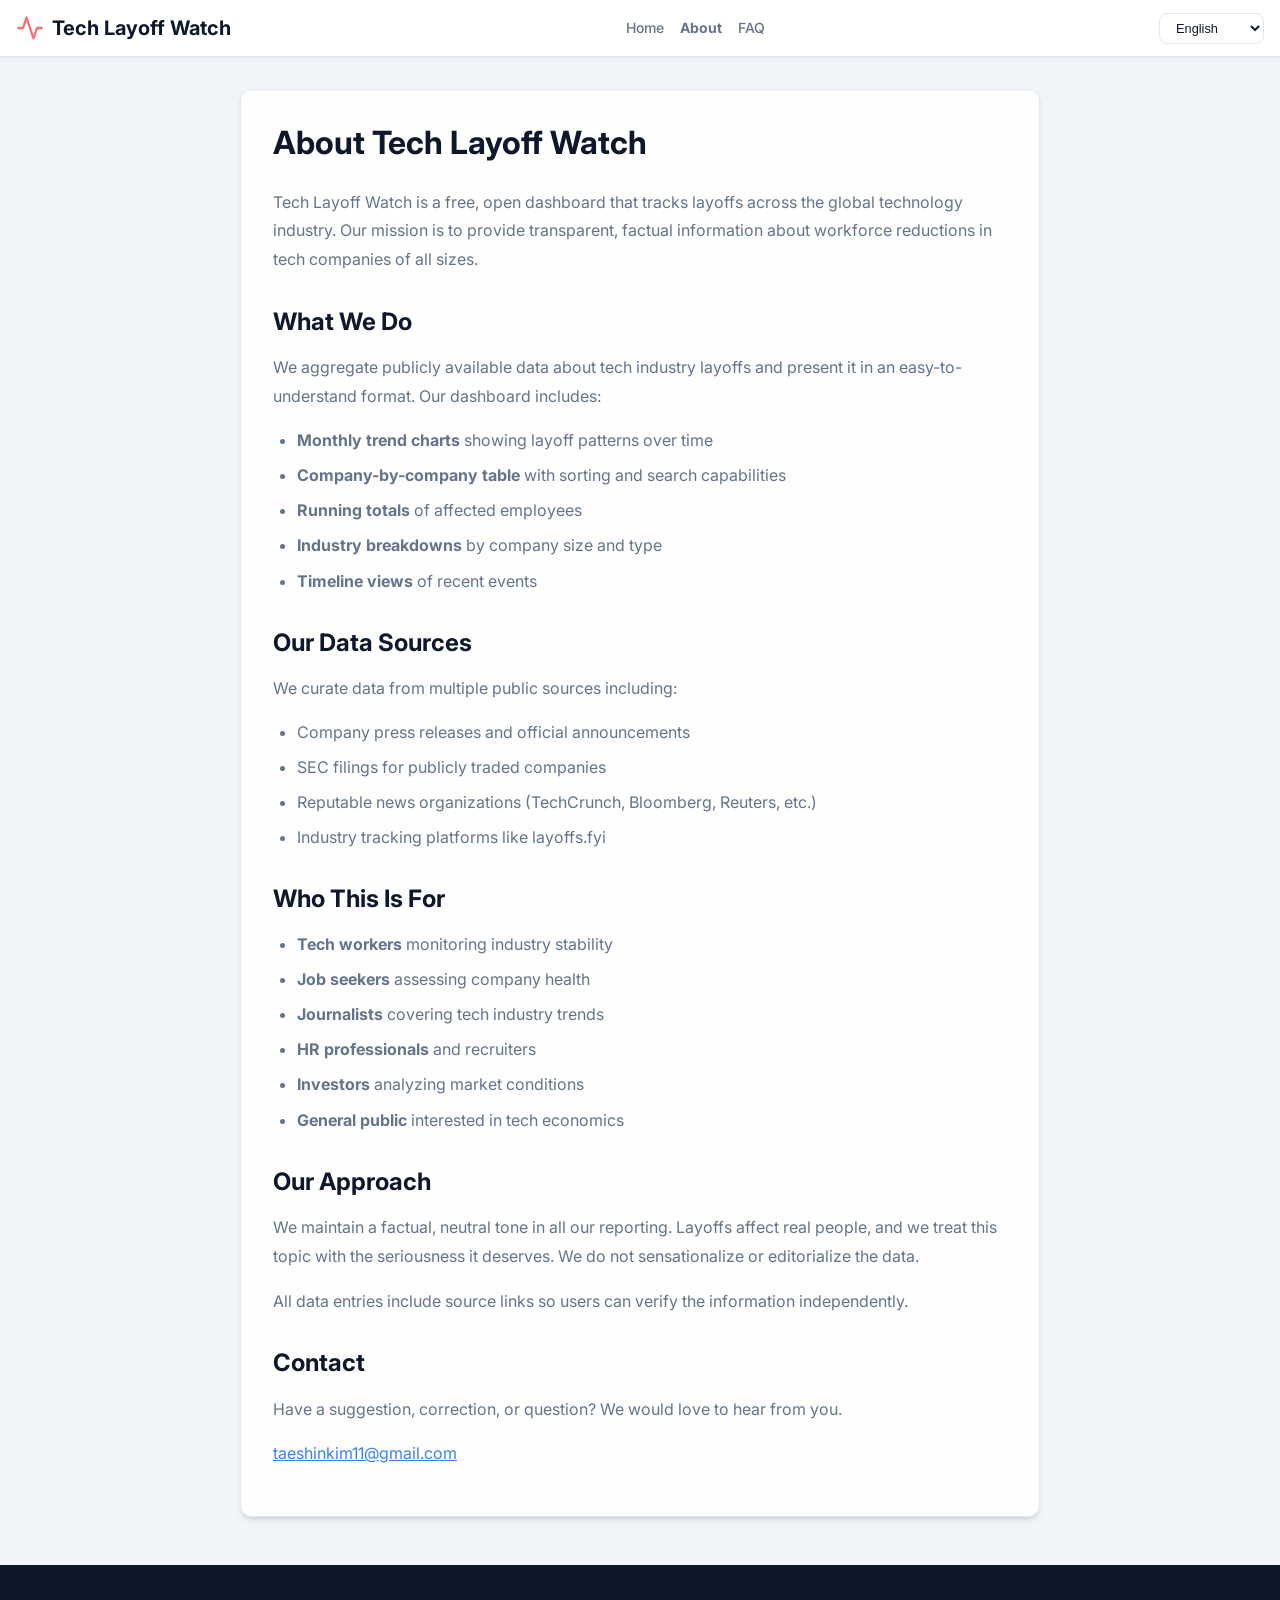
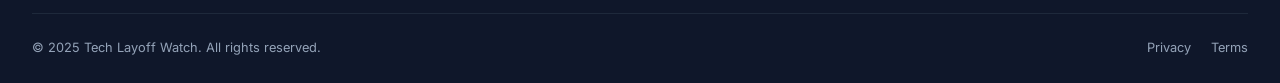
==== about.html @ d21c8977 "feat: scaffold project structure with all core files Complete project scaffold including: - index.ht" ====
<!DOCTYPE html>
<html lang="en">
<head>
  <meta charset="UTF-8">
  <meta name="viewport" content="width=device-width, initial-scale=1.0">
  <title>About - Tech Layoff Watch</title>
  <meta name="description" content="Learn about Tech Layoff Watch, a free dashboard tracking tech industry layoffs with data from public sources.">
  <link rel="canonical" href="https://tech-layoff-watch.vercel.app/about.html">
  <meta property="og:title" content="About - Tech Layoff Watch">
  <meta property="og:description" content="Learn about Tech Layoff Watch, a free dashboard tracking tech industry layoffs.">
  <meta property="og:url" content="https://tech-layoff-watch.vercel.app/about.html">
  <link rel="icon" type="image/svg+xml" href="data:image/svg+xml,<svg xmlns='http://www.w3.org/2000/svg' viewBox='0 0 100 100'><text y='.9em' font-size='90'>📉</text></svg>">
  <link rel="stylesheet" href="css/style.css">
  <script async src="https://pagead2.googlesyndication.com/pagead/js/adsbygoogle.js?client=ca-pub-7098271335538021" crossorigin="anonymous"></script>
</head>
<body>
  <nav class="navbar" role="navigation">
    <div class="container">
      <a href="/" class="navbar-brand">
        <svg xmlns="http://www.w3.org/2000/svg" viewBox="0 0 24 24" fill="none" stroke="currentColor" stroke-width="2" stroke-linecap="round" stroke-linejoin="round"><polyline points="22 12 18 12 15 21 9 3 6 12 2 12"></polyline></svg>
        <span>Tech Layoff Watch</span>
      </a>
      <ul class="navbar-nav">
        <li><a href="/">Home</a></li>
        <li><a href="about.html"><strong>About</strong></a></li>
        <li><a href="faq.html">FAQ</a></li>
      </ul>
      <div class="nav-controls">
        <select class="lang-selector" aria-label="Select language"></select>
      </div>
    </div>
  </nav>

  <main class="container" role="main">
    <article class="page-content card">
      <h1>About Tech Layoff Watch</h1>

      <p>Tech Layoff Watch is a free, open dashboard that tracks layoffs across the global technology industry. Our mission is to provide transparent, factual information about workforce reductions in tech companies of all sizes.</p>

      <h2>What We Do</h2>
      <p>We aggregate publicly available data about tech industry layoffs and present it in an easy-to-understand format. Our dashboard includes:</p>
      <ul>
        <li><strong>Monthly trend charts</strong> showing layoff patterns over time</li>
        <li><strong>Company-by-company table</strong> with sorting and search capabilities</li>
        <li><strong>Running totals</strong> of affected employees</li>
        <li><strong>Industry breakdowns</strong> by company size and type</li>
        <li><strong>Timeline views</strong> of recent events</li>
      </ul>

      <h2>Our Data Sources</h2>
      <p>We curate data from multiple public sources including:</p>
      <ul>
        <li>Company press releases and official announcements</li>
        <li>SEC filings for publicly traded companies</li>
        <li>Reputable news organizations (TechCrunch, Bloomberg, Reuters, etc.)</li>
        <li>Industry tracking platforms like layoffs.fyi</li>
      </ul>

      <h2>Who This Is For</h2>
      <ul>
        <li><strong>Tech workers</strong> monitoring industry stability</li>
        <li><strong>Job seekers</strong> assessing company health</li>
        <li><strong>Journalists</strong> covering tech industry trends</li>
        <li><strong>HR professionals</strong> and recruiters</li>
        <li><strong>Investors</strong> analyzing market conditions</li>
        <li><strong>General public</strong> interested in tech economics</li>
      </ul>

      <h2>Our Approach</h2>
      <p>We maintain a factual, neutral tone in all our reporting. Layoffs affect real people, and we treat this topic with the seriousness it deserves. We do not sensationalize or editorialize the data.</p>
      <p>All data entries include source links so users can verify the information independently.</p>

      <h2>Contact</h2>
      <p>Have a suggestion, correction, or question? We would love to hear from you.</p>
      <p><a href="mailto:taeshinkim11@gmail.com">taeshinkim11@gmail.com</a></p>
    </article>
  </main>

  <footer class="site-footer" role="contentinfo">
    <div class="container">
      <div class="footer-bottom">
        <p>&copy; 2025 Tech Layoff Watch. All rights reserved.</p>
        <div>
          <a href="privacy.html" style="color:#94A3B8;text-decoration:none;margin-right:1rem;">Privacy</a>
          <a href="terms.html" style="color:#94A3B8;text-decoration:none;">Terms</a>
        </div>
      </div>
    </div>
  </footer>

  <script src="js/i18n.js"></script>
  <script>document.addEventListener('DOMContentLoaded', () => i18n.init());</script>
</body>
</html>
---- css/style.css ----
/* Tech Layoff Watch - Custom Styles */
@import url('https://fonts.googleapis.com/css2?family=Inter:wght@400;500;600;700&family=JetBrains+Mono:wght@400;500&display=swap');

:root {
  --bg-primary: #F1F5F9;
  --bg-card: rgba(255, 255, 255, 0.9);
  --bg-dark: #0F172A;
  --text-primary: #0F172A;
  --text-secondary: #64748B;
  --accent-danger: #F87171;
  --accent-positive: #2DD4BF;
  --accent-primary: #3B82F6;
  --accent-warning: #FBBF24;
  --chart-bar: #FB7185;
  --chart-line: #60A5FA;
  --table-header: #F1F5F9;
  --table-hover: #EFF6FF;
  --border-color: #E2E8F0;
  --shadow-sm: 0 1px 2px 0 rgba(0,0,0,0.05);
  --shadow-md: 0 4px 6px -1px rgba(0,0,0,0.1), 0 2px 4px -2px rgba(0,0,0,0.1);
  --shadow-lg: 0 10px 15px -3px rgba(0,0,0,0.1), 0 4px 6px -4px rgba(0,0,0,0.1);
  --radius: 12px;
  --radius-sm: 8px;
}

* {
  margin: 0;
  padding: 0;
  box-sizing: border-box;
}

html {
  scroll-behavior: smooth;
}

body {
  font-family: 'Inter', -apple-system, BlinkMacSystemFont, 'Segoe UI', sans-serif;
  background-color: var(--bg-primary);
  color: var(--text-primary);
  line-height: 1.6;
  min-height: 100vh;
}

/* Typography */
h1, h2, h3, h4, h5, h6 {
  font-weight: 700;
  line-height: 1.3;
}

.font-mono {
  font-family: 'JetBrains Mono', monospace;
}

/* Layout */
.container {
  max-width: 1280px;
  margin: 0 auto;
  padding: 0 1rem;
}

/* Navigation */
.navbar {
  background: white;
  border-bottom: 1px solid var(--border-color);
  position: sticky;
  top: 0;
  z-index: 100;
  box-shadow: var(--shadow-sm);
}

.navbar .container {
  display: flex;
  align-items: center;
  justify-content: space-between;
  padding: 0.75rem 1rem;
  flex-wrap: wrap;
  gap: 0.5rem;
}

.navbar-brand {
  display: flex;
  align-items: center;
  gap: 0.5rem;
  text-decoration: none;
  color: var(--text-primary);
  font-weight: 700;
  font-size: 1.25rem;
}

.navbar-brand svg {
  width: 28px;
  height: 28px;
  color: var(--accent-danger);
}

.navbar-nav {
  display: flex;
  align-items: center;
  gap: 1rem;
  list-style: none;
  flex-wrap: wrap;
}

.navbar-nav a {
  color: var(--text-secondary);
  text-decoration: none;
  font-size: 0.875rem;
  font-weight: 500;
  transition: color 0.2s;
}

.navbar-nav a:hover {
  color: var(--accent-primary);
}

.nav-controls {
  display: flex;
  align-items: center;
  gap: 0.75rem;
}

/* Language Selector */
.lang-selector {
  padding: 0.375rem 0.75rem;
  border: 1px solid var(--border-color);
  border-radius: var(--radius-sm);
  font-size: 0.8rem;
  background: white;
  color: var(--text-primary);
  cursor: pointer;
}

/* Cards */
.card {
  background: var(--bg-card);
  border-radius: var(--radius);
  box-shadow: var(--shadow-md);
  padding: 1.5rem;
  border: 1px solid var(--border-color);
  transition: box-shadow 0.2s;
}

.card:hover {
  box-shadow: var(--shadow-lg);
}

/* Stats Cards */
.stats-grid {
  display: grid;
  grid-template-columns: repeat(auto-fit, minmax(200px, 1fr));
  gap: 1rem;
  margin-bottom: 2rem;
}

.stat-card {
  text-align: center;
  padding: 1.25rem;
}

.stat-card .stat-value {
  font-size: 2rem;
  font-weight: 700;
  font-family: 'JetBrains Mono', monospace;
  color: var(--accent-danger);
  display: block;
  margin-bottom: 0.25rem;
}

.stat-card .stat-label {
  font-size: 0.875rem;
  color: var(--text-secondary);
  font-weight: 500;
}

.stat-card.accent-blue .stat-value { color: var(--accent-primary); }
.stat-card.accent-teal .stat-value { color: var(--accent-positive); }
.stat-card.accent-amber .stat-value { color: var(--accent-warning); }

/* Hero / Total Counter */
.hero-counter {
  text-align: center;
  padding: 3rem 1rem;
  margin-bottom: 2rem;
}

.hero-counter h1 {
  font-size: 1.5rem;
  color: var(--text-secondary);
  margin-bottom: 0.5rem;
  font-weight: 500;
}

.hero-counter .total-number {
  font-size: 4rem;
  font-weight: 700;
  font-family: 'JetBrains Mono', monospace;
  color: var(--accent-danger);
  line-height: 1;
  margin-bottom: 0.5rem;
}

.hero-counter .hero-subtitle {
  font-size: 1rem;
  color: var(--text-secondary);
}

/* Filters Bar */
.filters-bar {
  display: flex;
  flex-wrap: wrap;
  gap: 0.75rem;
  align-items: center;
  margin-bottom: 1.5rem;
  padding: 1rem;
  background: white;
  border-radius: var(--radius);
  box-shadow: var(--shadow-sm);
  border: 1px solid var(--border-color);
}

.filters-bar label {
  font-size: 0.875rem;
  font-weight: 600;
  color: var(--text-primary);
}

.search-input {
  flex: 1;
  min-width: 200px;
  padding: 0.5rem 1rem;
  border: 1px solid var(--border-color);
  border-radius: var(--radius-sm);
  font-size: 0.875rem;
  font-family: 'Inter', sans-serif;
  transition: border-color 0.2s;
}

.search-input:focus {
  outline: none;
  border-color: var(--accent-primary);
  box-shadow: 0 0 0 3px rgba(59, 130, 246, 0.1);
}

.year-btn {
  padding: 0.5rem 1rem;
  border: 1px solid var(--border-color);
  border-radius: var(--radius-sm);
  background: white;
  color: var(--text-secondary);
  font-size: 0.875rem;
  font-weight: 500;
  cursor: pointer;
  transition: all 0.2s;
}

.year-btn:hover {
  border-color: var(--accent-primary);
  color: var(--accent-primary);
}

.year-btn.active {
  background: var(--accent-primary);
  color: white;
  border-color: var(--accent-primary);
}

/* Charts Section */
.charts-grid {
  display: grid;
  grid-template-columns: 2fr 1fr;
  gap: 1.5rem;
  margin-bottom: 2rem;
}

.chart-card {
  padding: 1.5rem;
}

.chart-card h2 {
  font-size: 1.125rem;
  margin-bottom: 1rem;
  color: var(--text-primary);
}

.chart-container {
  position: relative;
  width: 100%;
  height: 350px;
}

.chart-container canvas {
  width: 100% !important;
  height: 100% !important;
}

/* Table */
.table-card {
  overflow: hidden;
}

.table-header {
  display: flex;
  justify-content: space-between;
  align-items: center;
  margin-bottom: 1rem;
  flex-wrap: wrap;
  gap: 0.5rem;
}

.table-header h2 {
  font-size: 1.125rem;
}

.table-actions {
  display: flex;
  gap: 0.5rem;
}

.btn {
  padding: 0.5rem 1rem;
  border-radius: var(--radius-sm);
  font-size: 0.8rem;
  font-weight: 500;
  cursor: pointer;
  border: 1px solid var(--border-color);
  background: white;
  color: var(--text-primary);
  transition: all 0.2s;
  text-decoration: none;
  display: inline-flex;
  align-items: center;
  gap: 0.35rem;
}

.btn:hover {
  background: var(--table-hover);
  border-color: var(--accent-primary);
}

.btn-primary {
  background: var(--accent-primary);
  color: white;
  border-color: var(--accent-primary);
}

.btn-primary:hover {
  background: #2563EB;
}

.btn-danger {
  background: var(--accent-danger);
  color: white;
  border-color: var(--accent-danger);
}

.data-table {
  width: 100%;
  border-collapse: collapse;
  font-size: 0.875rem;
}

.data-table thead {
  background: var(--table-header);
}

.data-table th {
  padding: 0.75rem 1rem;
  text-align: left;
  font-weight: 600;
  color: var(--text-secondary);
  font-size: 0.8rem;
  text-transform: uppercase;
  letter-spacing: 0.05em;
  border-bottom: 2px solid var(--border-color);
  cursor: pointer;
  user-select: none;
  white-space: nowrap;
}

.data-table th:hover {
  color: var(--accent-primary);
}

.data-table th .sort-icon {
  margin-left: 0.25rem;
  opacity: 0.4;
}

.data-table th.sorted .sort-icon {
  opacity: 1;
  color: var(--accent-primary);
}

.data-table td {
  padding: 0.75rem 1rem;
  border-bottom: 1px solid var(--border-color);
  vertical-align: middle;
}

.data-table tbody tr {
  transition: background 0.15s;
}

.data-table tbody tr:hover {
  background: var(--table-hover);
}

.company-name {
  font-weight: 600;
  color: var(--text-primary);
}

.headcount-cell {
  font-family: 'JetBrains Mono', monospace;
  font-weight: 600;
  color: var(--accent-danger);
}

.industry-badge {
  display: inline-block;
  padding: 0.2rem 0.6rem;
  border-radius: 999px;
  font-size: 0.75rem;
  font-weight: 500;
  background: #F1F5F9;
  color: var(--text-secondary);
}

.source-link {
  color: var(--accent-primary);
  text-decoration: none;
  font-size: 0.8rem;
}

.source-link:hover {
  text-decoration: underline;
}

/* Pagination */
.pagination {
  display: flex;
  justify-content: center;
  align-items: center;
  gap: 0.5rem;
  margin-top: 1.5rem;
  padding-top: 1rem;
  border-top: 1px solid var(--border-color);
}

.page-btn {
  padding: 0.4rem 0.8rem;
  border: 1px solid var(--border-color);
  border-radius: var(--radius-sm);
  background: white;
  color: var(--text-secondary);
  font-size: 0.8rem;
  cursor: pointer;
  transition: all 0.2s;
}

.page-btn:hover:not(:disabled) {
  border-color: var(--accent-primary);
  color: var(--accent-primary);
}

.page-btn.active {
  background: var(--accent-primary);
  color: white;
  border-color: var(--accent-primary);
}

.page-btn:disabled {
  opacity: 0.4;
  cursor: not-allowed;
}

.page-info {
  font-size: 0.8rem;
  color: var(--text-secondary);
}

/* Timeline */
.timeline {
  position: relative;
  padding-left: 2rem;
}

.timeline::before {
  content: '';
  position: absolute;
  left: 0.5rem;
  top: 0;
  bottom: 0;
  width: 2px;
  background: var(--border-color);
}

.timeline-item {
  position: relative;
  padding-bottom: 1.5rem;
}

.timeline-item::before {
  content: '';
  position: absolute;
  left: -1.65rem;
  top: 0.35rem;
  width: 10px;
  height: 10px;
  border-radius: 50%;
  background: var(--accent-danger);
  border: 2px solid white;
  box-shadow: var(--shadow-sm);
}

.timeline-date {
  font-size: 0.75rem;
  color: var(--text-secondary);
  font-weight: 500;
  margin-bottom: 0.25rem;
}

.timeline-content {
  background: white;
  padding: 0.75rem 1rem;
  border-radius: var(--radius-sm);
  border: 1px solid var(--border-color);
}

.timeline-content h4 {
  font-size: 0.9rem;
  margin-bottom: 0.25rem;
}

.timeline-content p {
  font-size: 0.8rem;
  color: var(--text-secondary);
}

.timeline-headcount {
  font-family: 'JetBrains Mono', monospace;
  font-weight: 600;
  color: var(--accent-danger);
}

/* Ad Slots */
.ad-slot {
  background: #F8FAFC;
  border: 1px dashed var(--border-color);
  border-radius: var(--radius-sm);
  display: flex;
  align-items: center;
  justify-content: center;
  min-height: 90px;
  margin: 1rem 0;
  color: var(--text-secondary);
  font-size: 0.75rem;
  overflow: hidden;
}

.ad-slot-sidebar {
  min-height: 600px;
}

/* Social Sharing */
.social-share {
  display: flex;
  gap: 0.5rem;
  flex-wrap: wrap;
}

.share-btn {
  display: inline-flex;
  align-items: center;
  gap: 0.35rem;
  padding: 0.4rem 0.8rem;
  border-radius: var(--radius-sm);
  font-size: 0.8rem;
  font-weight: 500;
  color: white;
  text-decoration: none;
  transition: opacity 0.2s;
}

.share-btn:hover {
  opacity: 0.85;
}

.share-btn.twitter { background: #1DA1F2; }
.share-btn.facebook { background: #4267B2; }
.share-btn.linkedin { background: #0077B5; }
.share-btn.reddit { background: #FF4500; }

/* Footer */
.site-footer {
  background: var(--bg-dark);
  color: #94A3B8;
  padding: 3rem 1rem 1.5rem;
  margin-top: 3rem;
}

.footer-grid {
  display: grid;
  grid-template-columns: repeat(auto-fit, minmax(200px, 1fr));
  gap: 2rem;
  margin-bottom: 2rem;
}

.footer-section h3 {
  color: white;
  font-size: 1rem;
  margin-bottom: 0.75rem;
}

.footer-section a {
  color: #94A3B8;
  text-decoration: none;
  font-size: 0.875rem;
  display: block;
  margin-bottom: 0.5rem;
  transition: color 0.2s;
}

.footer-section a:hover {
  color: white;
}

.footer-bottom {
  border-top: 1px solid #1E293B;
  padding-top: 1.5rem;
  display: flex;
  justify-content: space-between;
  align-items: center;
  flex-wrap: wrap;
  gap: 1rem;
  font-size: 0.8rem;
}

.visitor-counter {
  display: flex;
  gap: 1rem;
  font-size: 0.8rem;
}

.visitor-counter strong {
  color: white;
  font-family: 'JetBrains Mono', monospace;
}

/* Static Pages */
.page-content {
  max-width: 800px;
  margin: 2rem auto;
  padding: 2rem;
}

.page-content h1 {
  font-size: 2rem;
  margin-bottom: 1.5rem;
  color: var(--text-primary);
}

.page-content h2 {
  font-size: 1.5rem;
  margin-top: 2rem;
  margin-bottom: 1rem;
  color: var(--text-primary);
}

.page-content h3 {
  font-size: 1.125rem;
  margin-top: 1.5rem;
  margin-bottom: 0.75rem;
}

.page-content p {
  margin-bottom: 1rem;
  color: var(--text-secondary);
  line-height: 1.8;
}

.page-content ul, .page-content ol {
  margin-bottom: 1rem;
  padding-left: 1.5rem;
  color: var(--text-secondary);
}

.page-content li {
  margin-bottom: 0.5rem;
  line-height: 1.7;
}

.page-content a {
  color: var(--accent-primary);
}

.faq-item {
  margin-bottom: 1.5rem;
  padding: 1.25rem;
  background: white;
  border-radius: var(--radius-sm);
  border: 1px solid var(--border-color);
}

.faq-item h3 {
  margin-top: 0;
  color: var(--text-primary);
}

/* Feedback */
.feedback-bar {
  text-align: center;
  padding: 1.5rem;
  background: var(--table-hover);
  border-radius: var(--radius);
  margin: 2rem 0;
  border: 1px solid var(--border-color);
}

.feedback-bar p {
  margin-bottom: 0.75rem;
  color: var(--text-secondary);
}

/* Table Overflow */
.table-wrapper {
  overflow-x: auto;
  -webkit-overflow-scrolling: touch;
}

/* Responsive */
@media (max-width: 1024px) {
  .charts-grid {
    grid-template-columns: 1fr;
  }

  .ad-slot-sidebar {
    min-height: 250px;
  }
}

@media (max-width: 768px) {
  .hero-counter .total-number {
    font-size: 3rem;
  }

  .stats-grid {
    grid-template-columns: repeat(2, 1fr);
  }

  .navbar .container {
    flex-direction: column;
    align-items: flex-start;
  }

  .navbar-nav {
    width: 100%;
    justify-content: flex-start;
  }

  .data-table {
    font-size: 0.8rem;
  }

  .data-table th,
  .data-table td {
    padding: 0.5rem;
  }
}

@media (max-width: 640px) {
  .hero-counter .total-number {
    font-size: 2.5rem;
  }

  .hero-counter {
    padding: 2rem 0.5rem;
  }

  .stats-grid {
    grid-template-columns: 1fr 1fr;
  }

  .stat-card .stat-value {
    font-size: 1.5rem;
  }

  .chart-container {
    height: 250px;
  }

  .filters-bar {
    flex-direction: column;
    align-items: stretch;
  }

  .footer-grid {
    grid-template-columns: 1fr;
  }
}

/* Count-up animation */
@keyframes countUp {
  from { opacity: 0; transform: translateY(10px); }
  to { opacity: 1; transform: translateY(0); }
}

.animate-count {
  animation: countUp 0.6s ease-out;
}

/* Loading state */
.loading {
  text-align: center;
  padding: 2rem;
  color: var(--text-secondary);
}

.loading-spinner {
  display: inline-block;
  width: 32px;
  height: 32px;
  border: 3px solid var(--border-color);
  border-top-color: var(--accent-primary);
  border-radius: 50%;
  animation: spin 0.8s linear infinite;
}

@keyframes spin {
  to { transform: rotate(360deg); }
}

/* Section spacing */
.section {
  margin-bottom: 2rem;
}

.section-title {
  font-size: 1.25rem;
  font-weight: 700;
  margin-bottom: 1rem;
  color: var(--text-primary);
}

/* Scroll to top */
.scroll-top {
  position: fixed;
  bottom: 2rem;
  right: 2rem;
  width: 40px;
  height: 40px;
  border-radius: 50%;
  background: var(--accent-primary);
  color: white;
  border: none;
  cursor: pointer;
  display: none;
  align-items: center;
  justify-content: center;
  box-shadow: var(--shadow-md);
  z-index: 50;
  transition: opacity 0.2s;
}

.scroll-top.visible {
  display: flex;
}

/* Table responsive helper - hide columns on small screens */
@media (max-width: 640px) {
  .hide-mobile {
    display: none;
  }
}
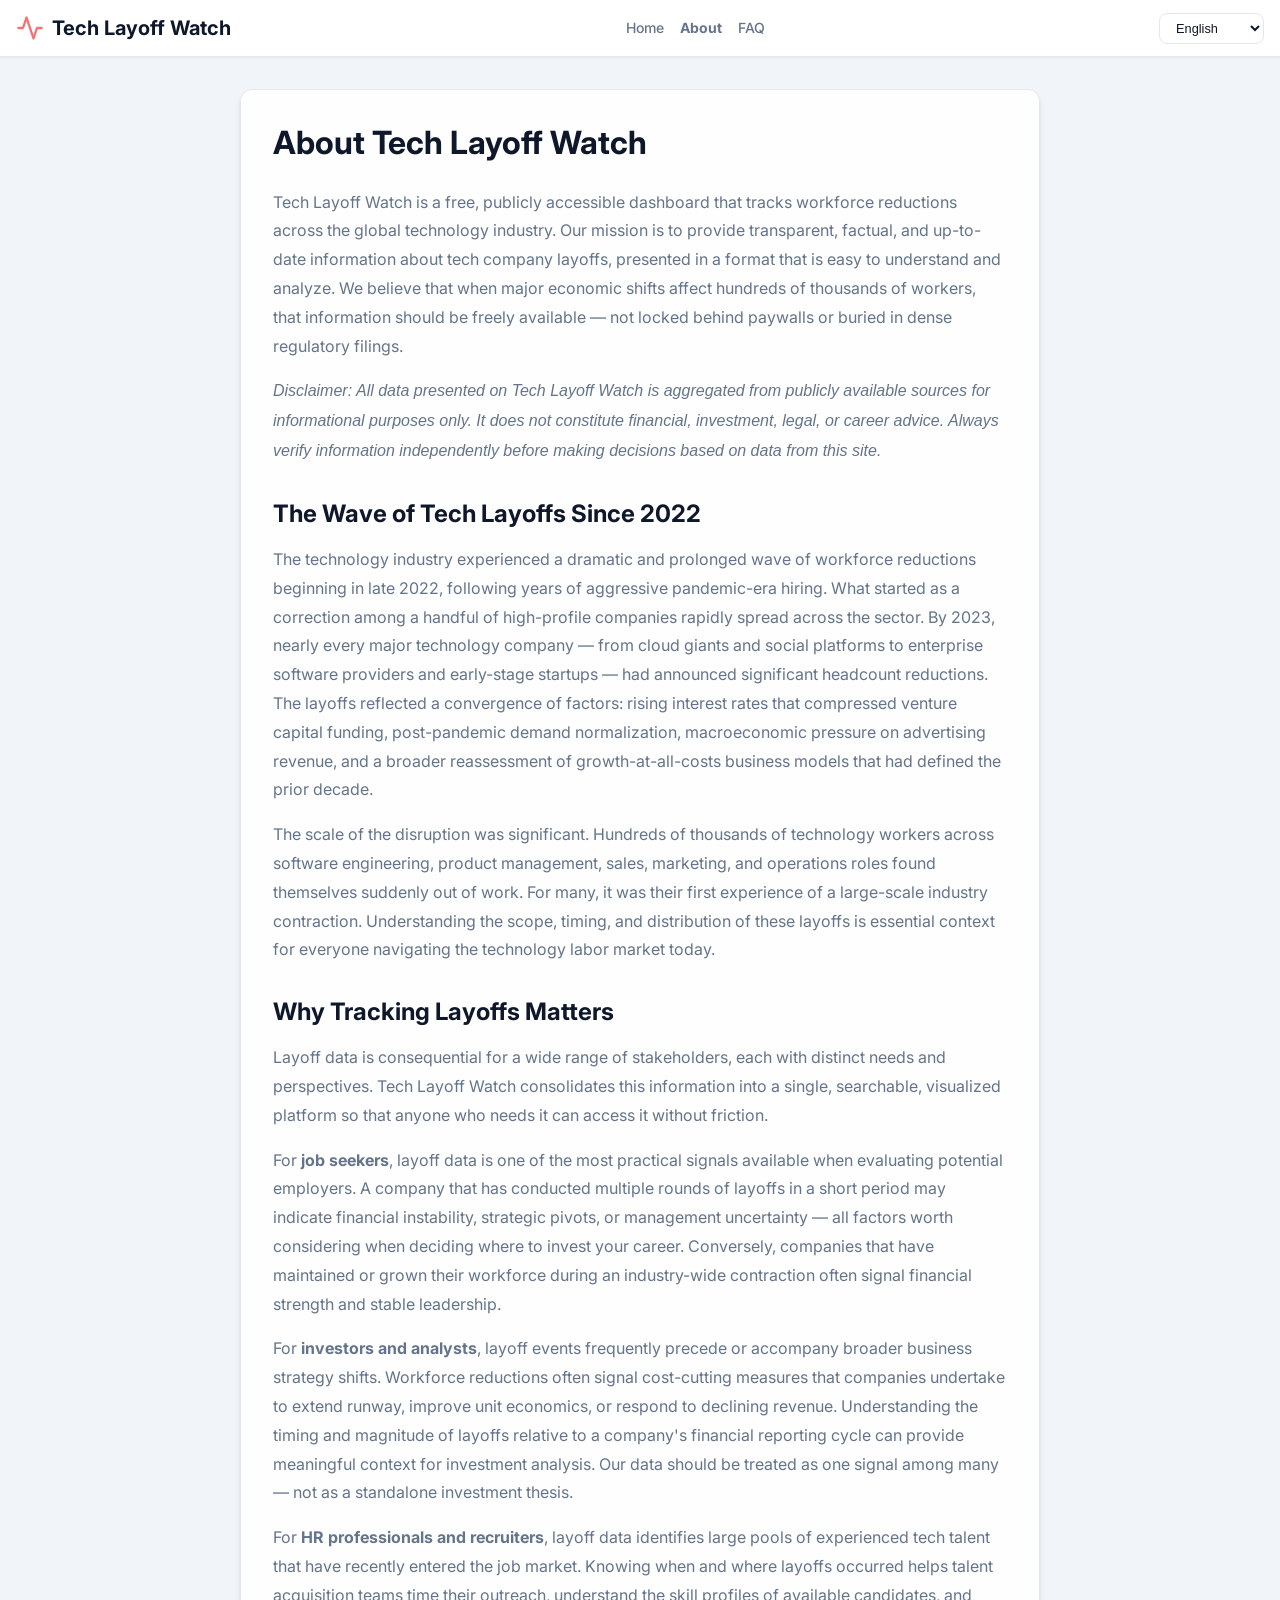
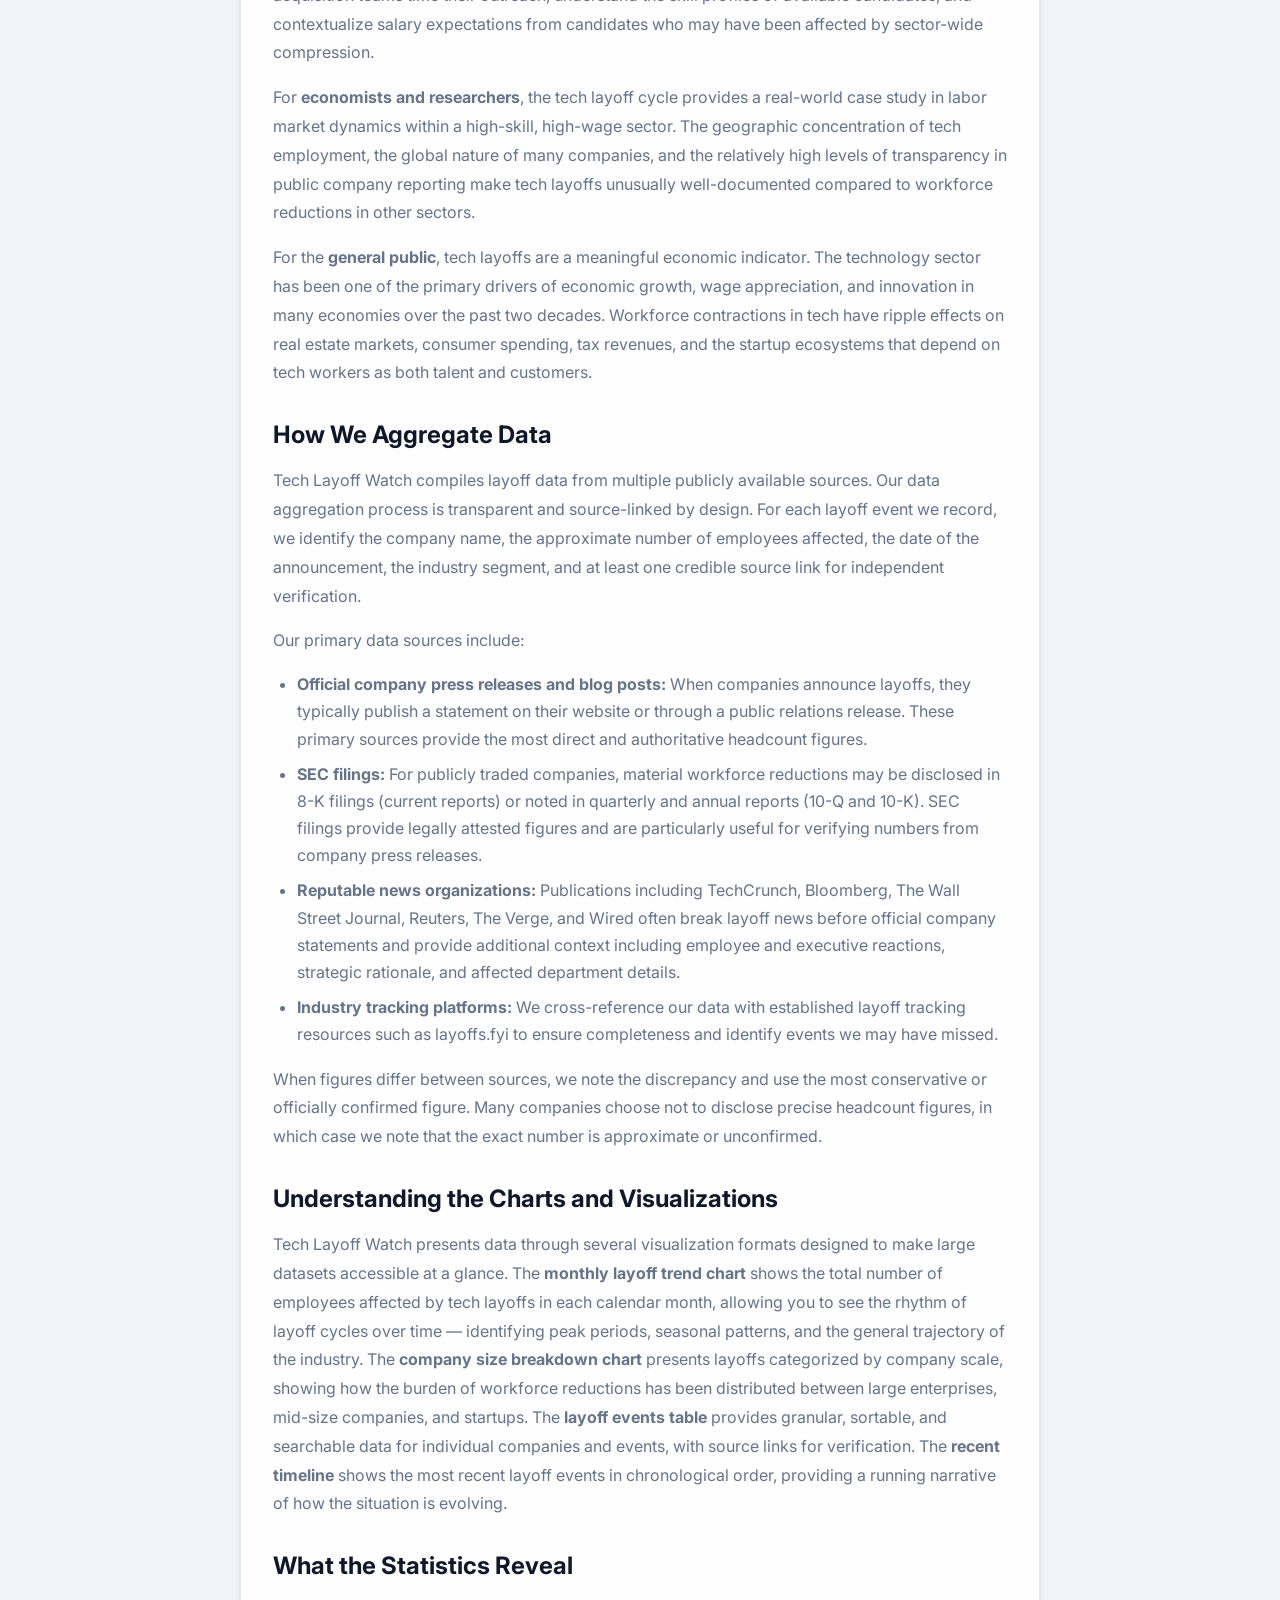
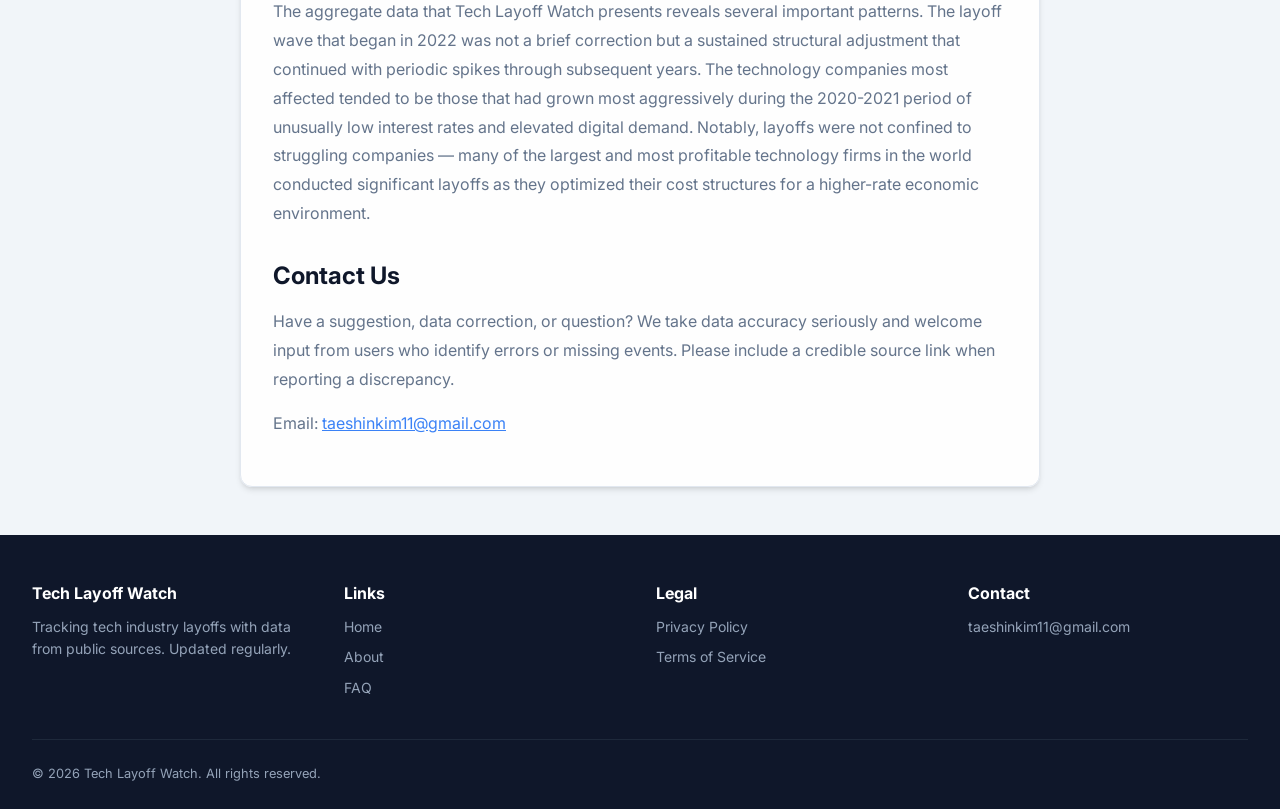
==== commit 87d829a7: "feat: professional AdSense-ready content - about, faq, privacy, terms, SEO - Rewrote about.html with" ====
--- a/about.html
+++ b/about.html
@@ -3,18 +3,21 @@
 <head>
   <meta charset="UTF-8">
   <meta name="viewport" content="width=device-width, initial-scale=1.0">
-  <title>About - Tech Layoff Watch</title>
-  <meta name="description" content="Learn about Tech Layoff Watch, a free dashboard tracking tech industry layoffs with data from public sources.">
+  <title>About Tech Layoff Watch - Tech Industry Layoffs Tracker & Data Dashboard</title>
+  <meta name="description" content="Tech Layoff Watch tracks tech industry layoffs since 2022 with data from public sources. Learn how we aggregate data, who uses our tracker, and why monitoring layoffs matters for job seekers, investors, and researchers.">
+  <meta name="keywords" content="tech layoffs tracker, technology industry job cuts, layoff data aggregator, tech workforce reduction, silicon valley layoffs 2026, tech job market data">
   <link rel="canonical" href="https://tech-layoff-watch.vercel.app/about.html">
-  <meta property="og:title" content="About - Tech Layoff Watch">
-  <meta property="og:description" content="Learn about Tech Layoff Watch, a free dashboard tracking tech industry layoffs.">
+  <meta property="og:title" content="About Tech Layoff Watch - Tech Industry Layoffs Tracker">
+  <meta property="og:description" content="Learn how Tech Layoff Watch aggregates public data on tech industry layoffs and why this information matters for job seekers, investors, HR professionals, and economists.">
   <meta property="og:url" content="https://tech-layoff-watch.vercel.app/about.html">
+  <meta property="og:type" content="website">
   <link rel="icon" type="image/svg+xml" href="data:image/svg+xml,<svg xmlns='http://www.w3.org/2000/svg' viewBox='0 0 100 100'><text y='.9em' font-size='90'>📉</text></svg>">
+  <link rel="manifest" href="/manifest.json">
   <link rel="stylesheet" href="css/style.css">
   <script async src="https://pagead2.googlesyndication.com/pagead/js/adsbygoogle.js?client=ca-pub-7098271335538021" crossorigin="anonymous"></script>
 </head>
 <body>
-  <nav class="navbar" role="navigation">
+  <nav class="navbar" role="navigation" aria-label="Main navigation">
     <div class="container">
       <a href="/" class="navbar-brand">
         <svg xmlns="http://www.w3.org/2000/svg" viewBox="0 0 24 24" fill="none" stroke="currentColor" stroke-width="2" stroke-linecap="round" stroke-linejoin="round"><polyline points="22 12 18 12 15 21 9 3 6 12 2 12"></polyline></svg>
@@ -35,55 +38,70 @@
     <article class="page-content card">
       <h1>About Tech Layoff Watch</h1>
 
-      <p>Tech Layoff Watch is a free, open dashboard that tracks layoffs across the global technology industry. Our mission is to provide transparent, factual information about workforce reductions in tech companies of all sizes.</p>
+      <p>Tech Layoff Watch is a free, publicly accessible dashboard that tracks workforce reductions across the global technology industry. Our mission is to provide transparent, factual, and up-to-date information about tech company layoffs, presented in a format that is easy to understand and analyze. We believe that when major economic shifts affect hundreds of thousands of workers, that information should be freely available — not locked behind paywalls or buried in dense regulatory filings.</p>
 
-      <h2>What We Do</h2>
-      <p>We aggregate publicly available data about tech industry layoffs and present it in an easy-to-understand format. Our dashboard includes:</p>
+      <p><em>Disclaimer: All data presented on Tech Layoff Watch is aggregated from publicly available sources for informational purposes only. It does not constitute financial, investment, legal, or career advice. Always verify information independently before making decisions based on data from this site.</em></p>
+
+      <h2>The Wave of Tech Layoffs Since 2022</h2>
+      <p>The technology industry experienced a dramatic and prolonged wave of workforce reductions beginning in late 2022, following years of aggressive pandemic-era hiring. What started as a correction among a handful of high-profile companies rapidly spread across the sector. By 2023, nearly every major technology company — from cloud giants and social platforms to enterprise software providers and early-stage startups — had announced significant headcount reductions. The layoffs reflected a convergence of factors: rising interest rates that compressed venture capital funding, post-pandemic demand normalization, macroeconomic pressure on advertising revenue, and a broader reassessment of growth-at-all-costs business models that had defined the prior decade.</p>
+      <p>The scale of the disruption was significant. Hundreds of thousands of technology workers across software engineering, product management, sales, marketing, and operations roles found themselves suddenly out of work. For many, it was their first experience of a large-scale industry contraction. Understanding the scope, timing, and distribution of these layoffs is essential context for everyone navigating the technology labor market today.</p>
+
+      <h2>Why Tracking Layoffs Matters</h2>
+      <p>Layoff data is consequential for a wide range of stakeholders, each with distinct needs and perspectives. Tech Layoff Watch consolidates this information into a single, searchable, visualized platform so that anyone who needs it can access it without friction.</p>
+      <p>For <strong>job seekers</strong>, layoff data is one of the most practical signals available when evaluating potential employers. A company that has conducted multiple rounds of layoffs in a short period may indicate financial instability, strategic pivots, or management uncertainty — all factors worth considering when deciding where to invest your career. Conversely, companies that have maintained or grown their workforce during an industry-wide contraction often signal financial strength and stable leadership.</p>
+      <p>For <strong>investors and analysts</strong>, layoff events frequently precede or accompany broader business strategy shifts. Workforce reductions often signal cost-cutting measures that companies undertake to extend runway, improve unit economics, or respond to declining revenue. Understanding the timing and magnitude of layoffs relative to a company's financial reporting cycle can provide meaningful context for investment analysis. Our data should be treated as one signal among many — not as a standalone investment thesis.</p>
+      <p>For <strong>HR professionals and recruiters</strong>, layoff data identifies large pools of experienced tech talent that have recently entered the job market. Knowing when and where layoffs occurred helps talent acquisition teams time their outreach, understand the skill profiles of available candidates, and contextualize salary expectations from candidates who may have been affected by sector-wide compression.</p>
+      <p>For <strong>economists and researchers</strong>, the tech layoff cycle provides a real-world case study in labor market dynamics within a high-skill, high-wage sector. The geographic concentration of tech employment, the global nature of many companies, and the relatively high levels of transparency in public company reporting make tech layoffs unusually well-documented compared to workforce reductions in other sectors.</p>
+      <p>For the <strong>general public</strong>, tech layoffs are a meaningful economic indicator. The technology sector has been one of the primary drivers of economic growth, wage appreciation, and innovation in many economies over the past two decades. Workforce contractions in tech have ripple effects on real estate markets, consumer spending, tax revenues, and the startup ecosystems that depend on tech workers as both talent and customers.</p>
+
+      <h2>How We Aggregate Data</h2>
+      <p>Tech Layoff Watch compiles layoff data from multiple publicly available sources. Our data aggregation process is transparent and source-linked by design. For each layoff event we record, we identify the company name, the approximate number of employees affected, the date of the announcement, the industry segment, and at least one credible source link for independent verification.</p>
+      <p>Our primary data sources include:</p>
       <ul>
-        <li><strong>Monthly trend charts</strong> showing layoff patterns over time</li>
-        <li><strong>Company-by-company table</strong> with sorting and search capabilities</li>
-        <li><strong>Running totals</strong> of affected employees</li>
-        <li><strong>Industry breakdowns</strong> by company size and type</li>
-        <li><strong>Timeline views</strong> of recent events</li>
+        <li><strong>Official company press releases and blog posts:</strong> When companies announce layoffs, they typically publish a statement on their website or through a public relations release. These primary sources provide the most direct and authoritative headcount figures.</li>
+        <li><strong>SEC filings:</strong> For publicly traded companies, material workforce reductions may be disclosed in 8-K filings (current reports) or noted in quarterly and annual reports (10-Q and 10-K). SEC filings provide legally attested figures and are particularly useful for verifying numbers from company press releases.</li>
+        <li><strong>Reputable news organizations:</strong> Publications including TechCrunch, Bloomberg, The Wall Street Journal, Reuters, The Verge, and Wired often break layoff news before official company statements and provide additional context including employee and executive reactions, strategic rationale, and affected department details.</li>
+        <li><strong>Industry tracking platforms:</strong> We cross-reference our data with established layoff tracking resources such as layoffs.fyi to ensure completeness and identify events we may have missed.</li>
       </ul>
+      <p>When figures differ between sources, we note the discrepancy and use the most conservative or officially confirmed figure. Many companies choose not to disclose precise headcount figures, in which case we note that the exact number is approximate or unconfirmed.</p>
 
-      <h2>Our Data Sources</h2>
-      <p>We curate data from multiple public sources including:</p>
-      <ul>
-        <li>Company press releases and official announcements</li>
-        <li>SEC filings for publicly traded companies</li>
-        <li>Reputable news organizations (TechCrunch, Bloomberg, Reuters, etc.)</li>
-        <li>Industry tracking platforms like layoffs.fyi</li>
-      </ul>
+      <h2>Understanding the Charts and Visualizations</h2>
+      <p>Tech Layoff Watch presents data through several visualization formats designed to make large datasets accessible at a glance. The <strong>monthly layoff trend chart</strong> shows the total number of employees affected by tech layoffs in each calendar month, allowing you to see the rhythm of layoff cycles over time — identifying peak periods, seasonal patterns, and the general trajectory of the industry. The <strong>company size breakdown chart</strong> presents layoffs categorized by company scale, showing how the burden of workforce reductions has been distributed between large enterprises, mid-size companies, and startups. The <strong>layoff events table</strong> provides granular, sortable, and searchable data for individual companies and events, with source links for verification. The <strong>recent timeline</strong> shows the most recent layoff events in chronological order, providing a running narrative of how the situation is evolving.</p>
 
-      <h2>Who This Is For</h2>
-      <ul>
-        <li><strong>Tech workers</strong> monitoring industry stability</li>
-        <li><strong>Job seekers</strong> assessing company health</li>
-        <li><strong>Journalists</strong> covering tech industry trends</li>
-        <li><strong>HR professionals</strong> and recruiters</li>
-        <li><strong>Investors</strong> analyzing market conditions</li>
-        <li><strong>General public</strong> interested in tech economics</li>
-      </ul>
+      <h2>What the Statistics Reveal</h2>
+      <p>The aggregate data that Tech Layoff Watch presents reveals several important patterns. The layoff wave that began in 2022 was not a brief correction but a sustained structural adjustment that continued with periodic spikes through subsequent years. The technology companies most affected tended to be those that had grown most aggressively during the 2020-2021 period of unusually low interest rates and elevated digital demand. Notably, layoffs were not confined to struggling companies — many of the largest and most profitable technology firms in the world conducted significant layoffs as they optimized their cost structures for a higher-rate economic environment.</p>
 
-      <h2>Our Approach</h2>
-      <p>We maintain a factual, neutral tone in all our reporting. Layoffs affect real people, and we treat this topic with the seriousness it deserves. We do not sensationalize or editorialize the data.</p>
-      <p>All data entries include source links so users can verify the information independently.</p>
-
-      <h2>Contact</h2>
-      <p>Have a suggestion, correction, or question? We would love to hear from you.</p>
-      <p><a href="mailto:taeshinkim11@gmail.com">taeshinkim11@gmail.com</a></p>
+      <h2>Contact Us</h2>
+      <p>Have a suggestion, data correction, or question? We take data accuracy seriously and welcome input from users who identify errors or missing events. Please include a credible source link when reporting a discrepancy.</p>
+      <p>Email: <a href="mailto:taeshinkim11@gmail.com">taeshinkim11@gmail.com</a></p>
     </article>
   </main>
 
   <footer class="site-footer" role="contentinfo">
     <div class="container">
+      <div class="footer-grid">
+        <div class="footer-section">
+          <h3>Tech Layoff Watch</h3>
+          <p style="font-size:0.875rem;">Tracking tech industry layoffs with data from public sources. Updated regularly.</p>
+        </div>
+        <div class="footer-section">
+          <h3>Links</h3>
+          <a href="/">Home</a>
+          <a href="about.html">About</a>
+          <a href="faq.html">FAQ</a>
+        </div>
+        <div class="footer-section">
+          <h3>Legal</h3>
+          <a href="privacy.html">Privacy Policy</a>
+          <a href="terms.html">Terms of Service</a>
+        </div>
+        <div class="footer-section">
+          <h3>Contact</h3>
+          <a href="mailto:taeshinkim11@gmail.com">taeshinkim11@gmail.com</a>
+        </div>
+      </div>
       <div class="footer-bottom">
-        <p>&copy; 2025 Tech Layoff Watch. All rights reserved.</p>
-        <div>
-          <a href="privacy.html" style="color:#94A3B8;text-decoration:none;margin-right:1rem;">Privacy</a>
-          <a href="terms.html" style="color:#94A3B8;text-decoration:none;">Terms</a>
-        </div>
+        <p>&copy; 2026 Tech Layoff Watch. All rights reserved.</p>
       </div>
     </div>
   </footer>
